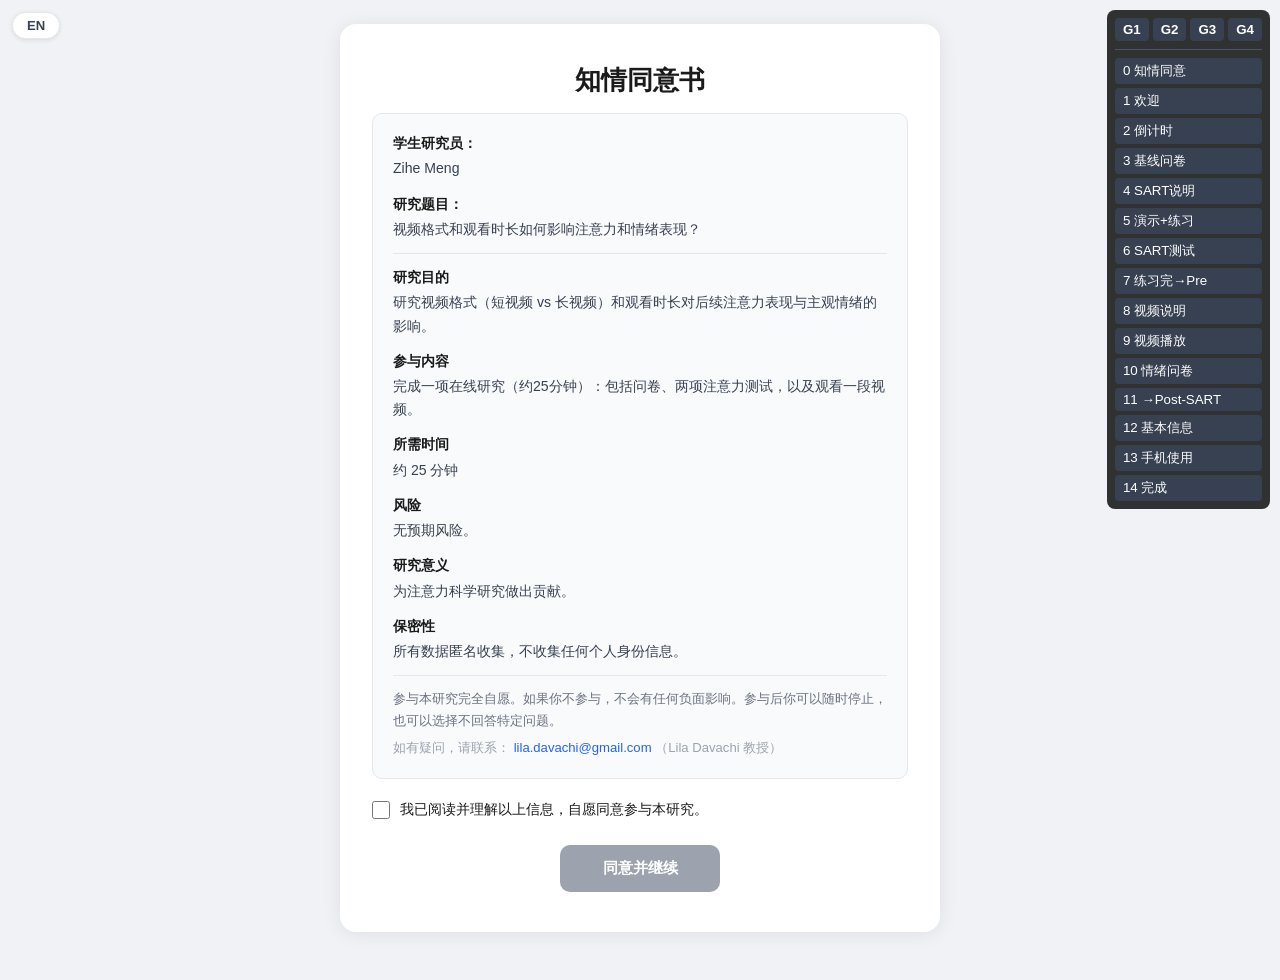
==== code/index.html @ 1c31f6a2 "Update index.html" ====
<!DOCTYPE html>
<html lang="zh-CN">
<head>
  <meta charset="UTF-8">
  <meta name="viewport" content="width=device-width, initial-scale=1.0">
  <title>注意力研究实验</title>
  <link rel="stylesheet" href="style.css">
</head>
<body>

<button id="langToggle">EN</button>

<!-- ══ SCREEN 0 · 知情同意 ══════════════════════════ -->
<div class="screen active" id="s-consent">
  <h1 data-i18n="s0_h1">知情同意书</h1>

  <div class="consent-box">
    <div class="consent-row">
      <span class="consent-label" data-i18n="s0_researcher_label">学生研究员：</span>
      <span data-i18n="s0_researcher">Zihe Meng</span>
    </div>
    <div class="consent-row">
      <span class="consent-label" data-i18n="s0_title_label">研究题目：</span>
      <span data-i18n="s0_title">视频格式和观看时长如何影响注意力和情绪表现？</span>
    </div>

    <div class="consent-divider"></div>

    <div class="consent-row">
      <span class="consent-label" data-i18n="s0_purpose_label">研究目的</span>
      <span data-i18n="s0_purpose">研究视频格式（短视频 vs 长视频）和观看时长对后续注意力表现与主观情绪的影响。</span>
    </div>
    <div class="consent-row">
      <span class="consent-label" data-i18n="s0_tasks_label">参与内容</span>
      <span data-i18n="s0_tasks">完成一项在线研究（约25分钟）：包括问卷、两项注意力测试，以及观看一段视频。</span>
    </div>
    <div class="consent-row">
      <span class="consent-label" data-i18n="s0_time_label">所需时间</span>
      <span data-i18n="s0_time">约 25 分钟</span>
    </div>
    <div class="consent-row">
      <span class="consent-label" data-i18n="s0_risks_label">风险</span>
      <span data-i18n="s0_risks">无预期风险。</span>
    </div>
    <div class="consent-row">
      <span class="consent-label" data-i18n="s0_benefits_label">研究意义</span>
      <span data-i18n="s0_benefits">为注意力科学研究做出贡献。</span>
    </div>
    <div class="consent-row">
      <span class="consent-label" data-i18n="s0_conf_label">保密性</span>
      <span data-i18n="s0_conf">所有数据匿名收集，不收集任何个人身份信息。</span>
    </div>

    <div class="consent-divider"></div>

    <p class="consent-voluntary" data-i18n="s0_voluntary">
      参与本研究完全自愿。如果你不参与，不会有任何负面影响。参与后你可以随时停止，也可以选择不回答特定问题。
    </p>
    <p class="consent-contact">
      <span data-i18n="s0_contact_label">如有疑问，请联系：</span>
      <a href="mailto:lila.davachi@gmail.com">lila.davachi@gmail.com</a>
      <span data-i18n="s0_contact_name">（Lila Davachi 教授）</span>
    </p>
  </div>

  <label class="consent-check">
    <input type="checkbox" id="consent-checkbox">
    <span data-i18n="s0_agree_text">我已阅读并理解以上信息，自愿同意参与本研究。</span>
  </label>

  <button class="btn" id="btn-consent" disabled data-i18n="btn_consent">同意并继续</button>
</div>

<!-- ══ SCREEN 1 · 欢迎 ══════════════════════════════ -->
<div class="screen" id="s-welcome">
  <h1 data-i18n="s1_h1">注意力研究实验</h1>
  <p data-i18n="s1_p1">感谢你参与本次研究！</p>
  <p data-i18n-html="s1_p2">本实验包括：<strong>注意力测试 → 观看视频 → 注意力测试 → 简短问卷</strong>，全程约 25–35 分钟。</p>
  <p data-i18n="s1_p3">请在安静的环境中独立完成，中途不要使用手机或切换页面。</p>
  <p class="hint" data-i18n="s1_hint">所有数据匿名保存，仅用于学术研究。</p>
  <button class="btn" id="btn-start" data-i18n="btn_start">我准备好了，开始</button>
</div>

<!-- ══ SCREEN 2 · 倒计时 ════════════════════════════ -->
<div class="screen" id="s-countdown">
  <h2 data-i18n="s2_h2">请放松坐好</h2>
  <p data-i18n="s2_p">保持安静，等待实验开始。</p>
  <div id="countdownNumber">10</div>
  <p class="hint" data-i18n="s2_hint">倒计时结束后自动进入下一步</p>
</div>

<!-- ══ SCREEN 3 · 基线问卷 ══════════════════════════ -->
<div class="screen" id="s-baseline">
  <h2 data-i18n="s3_h2">开始前的几个小问题</h2>
  <p class="hint" style="margin-bottom:20px" data-i18n="s3_hint">帮助我们了解你现在的状态，全部必填。</p>

  <div class="q-block">
    <label for="bl-sleep" data-i18n="bl_sleep_label">昨晚你睡了几个小时？</label>
    <input type="number" id="bl-sleep" min="0" max="24" placeholder="例如：7" data-i18n-placeholder="bl_sleep_ph">
  </div>

  <div class="q-block">
    <label for="bl-activity" data-i18n="bl_activity_label">过去 30 分钟你主要在做什么？</label>
    <select id="bl-activity">
      <option value="" data-i18n="opt_select">请选择</option>
      <option value="resting" data-i18n="opt_resting">休息 / 放松</option>
      <option value="studying" data-i18n="opt_studying">上课 / 学习</option>
      <option value="light" data-i18n="opt_light">轻度活动（散步、站立等）</option>
      <option value="exercise" data-i18n="opt_exercise">运动 / 体育活动</option>
      <option value="other" data-i18n="opt_other">其他</option>
    </select>
  </div>

  <div class="q-block">
    <label data-i18n="mood_happy_label">你现在有多幸福（happy）？</label>
    <div class="scale-row">
      <label><input type="radio" name="bl-mood-happy" value="1"><span>1</span></label>
      <label><input type="radio" name="bl-mood-happy" value="2"><span>2</span></label>
      <label><input type="radio" name="bl-mood-happy" value="3"><span>3</span></label>
      <label><input type="radio" name="bl-mood-happy" value="4"><span>4</span></label>
      <label><input type="radio" name="bl-mood-happy" value="5"><span>5</span></label>
    </div>
    <div class="scale-ends"><span data-i18n="scale_not_happy">完全不幸福</span><span data-i18n="scale_very_happy">非常幸福</span></div>
  </div>

  <div class="q-block">
    <label data-i18n="mood_sad_label">你现在有多悲伤（sad）？</label>
    <div class="scale-row">
      <label><input type="radio" name="bl-mood-sad" value="1"><span>1</span></label>
      <label><input type="radio" name="bl-mood-sad" value="2"><span>2</span></label>
      <label><input type="radio" name="bl-mood-sad" value="3"><span>3</span></label>
      <label><input type="radio" name="bl-mood-sad" value="4"><span>4</span></label>
      <label><input type="radio" name="bl-mood-sad" value="5"><span>5</span></label>
    </div>
    <div class="scale-ends"><span data-i18n="scale_not_sad">完全不悲伤</span><span data-i18n="scale_very_sad">非常悲伤</span></div>
  </div>

  <div class="q-block">
    <label data-i18n="mood_energetic_label">你现在有多兴奋/精力充沛（energetic）？</label>
    <div class="scale-row">
      <label><input type="radio" name="bl-mood-energetic" value="1"><span>1</span></label>
      <label><input type="radio" name="bl-mood-energetic" value="2"><span>2</span></label>
      <label><input type="radio" name="bl-mood-energetic" value="3"><span>3</span></label>
      <label><input type="radio" name="bl-mood-energetic" value="4"><span>4</span></label>
      <label><input type="radio" name="bl-mood-energetic" value="5"><span>5</span></label>
    </div>
    <div class="scale-ends"><span data-i18n="scale_not_energetic">完全没有</span><span data-i18n="scale_very_energetic">非常兴奋</span></div>
  </div>

  <div class="q-block">
    <label data-i18n="mood_tired_label">你现在有多疲惫/困倦（tired）？</label>
    <div class="scale-row">
      <label><input type="radio" name="bl-mood-tired" value="1"><span>1</span></label>
      <label><input type="radio" name="bl-mood-tired" value="2"><span>2</span></label>
      <label><input type="radio" name="bl-mood-tired" value="3"><span>3</span></label>
      <label><input type="radio" name="bl-mood-tired" value="4"><span>4</span></label>
      <label><input type="radio" name="bl-mood-tired" value="5"><span>5</span></label>
    </div>
    <div class="scale-ends"><span data-i18n="scale_not_tired">完全不疲惫</span><span data-i18n="scale_very_tired">非常疲惫</span></div>
  </div>

  <button class="btn" id="btn-baseline-submit" data-i18n="btn_continue">继续</button>
</div>

<!-- ══ SCREEN 4 · SART 说明（纯文字，无演示）═══════════ -->
<div class="screen" id="s-sart-intro">
  <h2 data-i18n="s_intro_h2">注意力任务说明</h2>
  <p data-i18n="s_intro_p1">接下来你将完成一项注意力测试。屏幕中央会依次快速出现数字 1–9。</p>
  <p data-i18n-html="sart_rule_html">
    👉 看到 <strong>1、2、4、5、6、7、8、9</strong>，请<strong>立刻按空格键</strong>（或点击屏幕）<br>
    🚫 看到 <strong style="color:#dc2626;font-size:1.2rem">3</strong>，请<strong>不要按任何键</strong>
  </p>
  <p data-i18n-html="s_intro_p2">请尽可能快且准确地做出反应。每个数字只出现很短时间。<br>⭕ 数字消失后会出现一个带 ✕ 的圆圈（⊗），用于消除上一个数字的残影，防止残影对你判断下一题造成干扰。看到它时无需操作，等待下一个数字即可。</p>
  <p class="hint" data-i18n="s_intro_hint">请先仔细阅读规则，下一页将展示演示动画和练习。</p>
  <button class="btn" id="btn-sart-next" data-i18n="btn_continue">继续</button>
</div>

<!-- ══ SCREEN 5 · SART 演示 + 练习入口 ═════════════════ -->
<div class="screen" id="s-sart-demo">
  <h2 data-i18n="s_demo_h2">演示与练习</h2>
  <p data-i18n="s_demo_p">观看下方演示，了解任务节奏：</p>

  <!-- 演示动画 -->
  <div id="demoWrap" style="
    background:#111; border-radius:12px; padding:16px 12px 12px;
    margin:16px 0; display:flex; flex-direction:column; align-items:center; gap:10px;
  ">
    <div style="font-size:0.7rem;color:#4b5563;letter-spacing:0.08em;text-transform:uppercase" data-i18n="demo_label">演示</div>

    <!-- 数字显示区 -->
    <div id="demoStimulus" style="
      width:100px; height:100px; display:flex; align-items:center; justify-content:center;
    ">
      <span id="demoDigit" style="font-weight:800;color:#fff;display:none"></span>
      <div id="demoMask" style="
        display:none; width:60px; height:60px;
        border:4px solid #fff; border-radius:50%;
        align-items:center; justify-content:center;
        color:#fff; font-size:1.8rem; font-weight:300;
      ">✕</div>
    </div>

    <!-- 反应提示 -->
    <div id="demoFeedback" style="font-size:0.85rem;font-weight:600;min-height:18px"></div>

    <!-- 完整虚拟键盘 -->
    <div class="kb" id="demoKeyboard">
      <div class="kb-row">
        <div class="kb-key">`</div>
        <div class="kb-key">1</div>
        <div class="kb-key">2</div>
        <div class="kb-key" id="demoKey3">3</div>
        <div class="kb-key">4</div>
        <div class="kb-key">5</div>
        <div class="kb-key">6</div>
        <div class="kb-key">7</div>
        <div class="kb-key">8</div>
        <div class="kb-key">9</div>
        <div class="kb-key">0</div>
        <div class="kb-key">-</div>
        <div class="kb-key">=</div>
        <div class="kb-key" style="flex:1.8">⌫</div>
      </div>
      <div class="kb-row">
        <div class="kb-key" style="flex:1.5">Tab</div>
        <div class="kb-key">Q</div>
        <div class="kb-key">W</div>
        <div class="kb-key">E</div>
        <div class="kb-key">R</div>
        <div class="kb-key">T</div>
        <div class="kb-key">Y</div>
        <div class="kb-key">U</div>
        <div class="kb-key">I</div>
        <div class="kb-key">O</div>
        <div class="kb-key">P</div>
        <div class="kb-key">[</div>
        <div class="kb-key">]</div>
        <div class="kb-key" style="flex:1.5">\</div>
      </div>
      <div class="kb-row">
        <div class="kb-key" style="flex:1.75">Caps</div>
        <div class="kb-key">A</div>
        <div class="kb-key">S</div>
        <div class="kb-key">D</div>
        <div class="kb-key">F</div>
        <div class="kb-key">G</div>
        <div class="kb-key">H</div>
        <div class="kb-key">J</div>
        <div class="kb-key">K</div>
        <div class="kb-key">L</div>
        <div class="kb-key">;</div>
        <div class="kb-key">'</div>
        <div class="kb-key" style="flex:2.25">↵</div>
      </div>
      <div class="kb-row">
        <div class="kb-key" style="flex:2.25">⇧</div>
        <div class="kb-key">Z</div>
        <div class="kb-key">X</div>
        <div class="kb-key">C</div>
        <div class="kb-key">V</div>
        <div class="kb-key">B</div>
        <div class="kb-key">N</div>
        <div class="kb-key">M</div>
        <div class="kb-key">,</div>
        <div class="kb-key">.</div>
        <div class="kb-key">/</div>
        <div class="kb-key" style="flex:2.75">⇧</div>
      </div>
      <div class="kb-row">
        <div class="kb-key" style="flex:1.5">Ctrl</div>
        <div class="kb-key" style="flex:1.2">Alt</div>
        <div class="kb-key kb-key--space" style="flex:7" id="demoSpacebar" data-i18n="key_space">SPACE</div>
        <div class="kb-key" style="flex:1.2">Alt</div>
        <div class="kb-key" style="flex:1.5">Ctrl</div>
      </div>
    </div>
  </div>

  <p class="hint" data-i18n="s_demo_hint">先做 9 题练习，熟悉节奏后再进入正式测试。</p>
  <button class="btn" id="btn-sart-practice" data-i18n="btn_practice">开始练习</button>
</div>

<!-- ══ SCREEN 6 · SART 测试（练习 / Pre / Post 共用）════ -->
<div class="screen" id="s-sart">
  <div id="sartPhaseLabel"></div>
  <div class="sart-rule" data-i18n-html="sart_rule_short">按空格 / 点击 = 非3 &nbsp;|&nbsp; 不按 = 3</div>
  <div id="sartStimulus">
    <span id="sartDigit"></span>
    <div id="sartMask">✕</div>
  </div>
  <div id="sartFeedback"></div>
  <div id="sartProgress"></div>
</div>

<!-- ══ SCREEN 7 · 练习完成 → Pre-SART ══════════════════ -->
<div class="screen" id="s-sart-break-pre">
  <h2 data-i18n="s_break_pre_h2">练习完成！</h2>
  <p data-i18n-html="s_break_pre_p1">正式测试共 <strong>225 题</strong>，约需 4 分钟，规则完全相同。</p>
  <p data-i18n-html="s_break_pre_p2">正式测试中<strong>不再显示对错提示</strong>，请保持专注。</p>
  <button class="btn" id="btn-pre-sart" data-i18n="btn_pre_sart">开始正式测试</button>
</div>

<!-- ══ SCREEN 8 · 视频说明 ══════════════════════════ -->
<div class="screen" id="s-video-intro">
  <h2 data-i18n="s_video_h2">观看视频</h2>
  <p data-i18n-html="s_video_p1">接下来你将观看一段视频，请<strong>全程专注观看</strong>，不要切换页面或使用手机。</p>
  <p data-i18n="s_video_p2">视频结束后会自动进入下一步。</p>
  <p class="hint" id="video-group-hint"></p>
  <button class="btn" id="btn-video-start" data-i18n="btn_video_start">开始观看</button>
</div>

<!-- ══ SCREEN 9 · 视频播放 ══════════════════════════ -->
<div class="screen" id="s-video">
  <div id="videoBox">
    <iframe id="videoFrame" allowfullscreen
      allow="autoplay; encrypted-media"
      src="about:blank"
      style="display:none">
    </iframe>
    <video id="videoPlayer" style="display:none"></video>
  </div>
  <div id="videoTimer">剩余时间：-- : --</div>
  <div id="videoProgressBar"><div id="videoProgressFill"></div></div>
  <button class="btn-ghost" id="btn-video-skip" data-i18n="btn_video_skip">⏭ 跳过（调试用）</button>
</div>

<!-- ══ SCREEN 10 · 情绪问卷（happy / sad / energetic / tired）+ 手机使用 ══ -->
<div class="screen" id="s-mood">
  <h2 data-i18n="s_mood_h2">当前感受</h2>
  <p class="hint" style="margin-bottom:20px" data-i18n="s_mood_hint">根据你刚才观看完视频后的真实感受作答。</p>

  <div class="q-block">
    <label data-i18n="video_interest_label">你觉得这段视频有多有趣？</label>
    <div class="scale-row">
      <label><input type="radio" name="video-interest" value="1"><span>1</span></label>
      <label><input type="radio" name="video-interest" value="2"><span>2</span></label>
      <label><input type="radio" name="video-interest" value="3"><span>3</span></label>
      <label><input type="radio" name="video-interest" value="4"><span>4</span></label>
      <label><input type="radio" name="video-interest" value="5"><span>5</span></label>
    </div>
    <div class="scale-ends"><span data-i18n="scale_not_interesting">完全无聊</span><span data-i18n="scale_very_interesting">非常有趣</span></div>
  </div>

  <div class="q-block">
    <label data-i18n="mood_happy_label">你现在有多幸福（happy）？</label>
    <div class="scale-row">
      <label><input type="radio" name="mood-happy" value="1"><span>1</span></label>
      <label><input type="radio" name="mood-happy" value="2"><span>2</span></label>
      <label><input type="radio" name="mood-happy" value="3"><span>3</span></label>
      <label><input type="radio" name="mood-happy" value="4"><span>4</span></label>
      <label><input type="radio" name="mood-happy" value="5"><span>5</span></label>
    </div>
    <div class="scale-ends"><span data-i18n="scale_not_happy">完全不幸福</span><span data-i18n="scale_very_happy">非常幸福</span></div>
  </div>

  <div class="q-block">
    <label data-i18n="mood_sad_label">你现在有多悲伤（sad）？</label>
    <div class="scale-row">
      <label><input type="radio" name="mood-sad" value="1"><span>1</span></label>
      <label><input type="radio" name="mood-sad" value="2"><span>2</span></label>
      <label><input type="radio" name="mood-sad" value="3"><span>3</span></label>
      <label><input type="radio" name="mood-sad" value="4"><span>4</span></label>
      <label><input type="radio" name="mood-sad" value="5"><span>5</span></label>
    </div>
    <div class="scale-ends"><span data-i18n="scale_not_sad">完全不悲伤</span><span data-i18n="scale_very_sad">非常悲伤</span></div>
  </div>

  <div class="q-block">
    <label data-i18n="mood_energetic_label">你现在有多兴奋/精力充沛（energetic）？</label>
    <div class="scale-row">
      <label><input type="radio" name="mood-energetic" value="1"><span>1</span></label>
      <label><input type="radio" name="mood-energetic" value="2"><span>2</span></label>
      <label><input type="radio" name="mood-energetic" value="3"><span>3</span></label>
      <label><input type="radio" name="mood-energetic" value="4"><span>4</span></label>
      <label><input type="radio" name="mood-energetic" value="5"><span>5</span></label>
    </div>
    <div class="scale-ends"><span data-i18n="scale_not_energetic">完全没有</span><span data-i18n="scale_very_energetic">非常兴奋</span></div>
  </div>

  <div class="q-block">
    <label data-i18n="mood_tired_label">你现在有多疲惫/困倦（tired）？</label>
    <div class="scale-row">
      <label><input type="radio" name="mood-tired" value="1"><span>1</span></label>
      <label><input type="radio" name="mood-tired" value="2"><span>2</span></label>
      <label><input type="radio" name="mood-tired" value="3"><span>3</span></label>
      <label><input type="radio" name="mood-tired" value="4"><span>4</span></label>
      <label><input type="radio" name="mood-tired" value="5"><span>5</span></label>
    </div>
    <div class="scale-ends"><span data-i18n="scale_not_tired">完全不疲惫</span><span data-i18n="scale_very_tired">非常疲惫</span></div>
  </div>

  <button class="btn" id="btn-mood-submit" data-i18n="btn_continue">继续</button>
</div>

<!-- ══ SCREEN 11 · Post-SART 过渡 ══════════════════════ -->
<div class="screen" id="s-sart-transition">
  <h2 data-i18n="s_trans_h2">第二轮注意力测试</h2>
  <p data-i18n-html="s_trans_p1">接下来是第二轮注意力测试，共 <strong>225 题</strong>，规则与之前完全相同。</p>
  <p data-i18n-html="s_trans_p2">测试中<strong>不显示对错提示</strong>，请保持专注。</p>
  <button class="btn" id="btn-post-sart" data-i18n="btn_post_sart">开始测试</button>
</div>

<!-- ══ SCREEN 12 · 基本信息问卷 ════════════════════════ -->
<div class="screen" id="s-demographics">
  <h2 data-i18n="s_demog_h2">最后几个问题</h2>
  <p class="hint" style="margin-bottom:20px" data-i18n="s_demog_hint">帮助我们更好地分析数据。</p>

  <div class="q-block">
    <label for="sm-hours" data-i18n="sm_hours_label">你平均每天使用社交媒体（微信/微博/抖音/B站等）大约多少小时？</label>
    <select id="sm-hours">
      <option value="" data-i18n="opt_select">请选择</option>
      <option value="0" data-i18n="opt_less1h">少于 1 小时</option>
      <option value="1" data-i18n="opt_1_2h">1–2 小时</option>
      <option value="2" data-i18n="opt_2_3h">2–3 小时</option>
      <option value="3" data-i18n="opt_3_4h">3–4 小时</option>
      <option value="4" data-i18n="opt_4h_plus">4 小时以上</option>
    </select>
  </div>

  <div class="q-block">
    <label for="sm-type" data-i18n="sm_type_label">你使用社交媒体时，主要是哪种方式？</label>
    <select id="sm-type">
      <option value="" data-i18n="opt_select">请选择</option>
      <option value="passive" data-i18n="opt_passive">以浏览为主（看内容，很少发布）</option>
      <option value="active" data-i18n="opt_active">以发布为主（发帖、评论、互动较多）</option>
      <option value="both" data-i18n="opt_both">两者差不多</option>
    </select>
  </div>

  <div class="q-block">
    <label for="vg-hours" data-i18n="vg_hours_label">你平均每天玩电子游戏大约多少小时？</label>
    <select id="vg-hours">
      <option value="" data-i18n="opt_select">请选择</option>
      <option value="0" data-i18n="opt_none">不玩</option>
      <option value="0.5" data-i18n="opt_less1h">少于 1 小时</option>
      <option value="1" data-i18n="opt_1_2h">1–2 小时</option>
      <option value="2" data-i18n="opt_2_3h">2–3 小时</option>
      <option value="3" data-i18n="opt_3h_plus">3 小时以上</option>
    </select>
  </div>

  <div class="q-block">
    <label for="demo-age" data-i18n="demog_age_label">你的年龄</label>
    <input type="number" id="demo-age" min="10" max="99" placeholder="例如：17" data-i18n-placeholder="demog_age_ph">
  </div>

  <div class="q-block">
    <label for="demo-gender" data-i18n="demog_gender_label">你的性别</label>
    <select id="demo-gender">
      <option value="" data-i18n="opt_select">请选择</option>
      <option value="male" data-i18n="opt_male">男</option>
      <option value="female" data-i18n="opt_female">女</option>
      <option value="nonbinary" data-i18n="opt_nonbinary">非二元</option>
      <option value="prefer_not" data-i18n="opt_prefer_not">不愿透露</option>
    </select>
  </div>

  <div class="q-block">
    <label for="demo-location" data-i18n="demog_location_label">你目前所在的地区</label>
    <select id="demo-location">
      <option value="" data-i18n="opt_select">请选择</option>
      <option value="china" data-i18n="opt_china">中国</option>
      <option value="us" data-i18n="opt_us">美国</option>
      <option value="other" data-i18n="opt_location_other">其他</option>
    </select>
  </div>

  <div class="q-block">
    <label for="demo-email" data-i18n="demog_email_label">邮箱（可选）</label>
    <input type="email" id="demo-email" placeholder="留下邮箱，论文发表后将结果发送给你" data-i18n-placeholder="demog_email_ph">
    <p class="hint" style="margin-top:4px" data-i18n="demog_email_hint">此项为可选，不填不影响提交。</p>
  </div>

  <button class="btn" id="btn-demo-submit" data-i18n="btn_submit">提交</button>
</div>

<!-- ══ SCREEN 13 · 手机使用自我报告 ════════════════════ -->
<div class="screen" id="s-phone">
  <h2 data-i18n="s_phone_h2">最后两个问题</h2>
  <p class="hint" style="margin-bottom:8px" data-i18n="s_phone_intro1">在实验过程中，注意力分散是完全正常的人类反应——尤其是在完成长达 25 分钟的任务时。</p>
  <p class="hint" style="margin-bottom:20px" data-i18n-html="s_phone_intro2">无论你的回答是什么，<strong>如实作答对我们的研究非常有帮助</strong>。感谢你的诚实！</p>

  <div class="q-block">
    <label data-i18n="phone_tempted_label">做实验期间，你有多少次想拿起手机玩？</label>
    <div class="scale-row">
      <label><input type="radio" name="phone-tempted" value="1"><span>1</span></label>
      <label><input type="radio" name="phone-tempted" value="2"><span>2</span></label>
      <label><input type="radio" name="phone-tempted" value="3"><span>3</span></label>
      <label><input type="radio" name="phone-tempted" value="4"><span>4</span></label>
      <label><input type="radio" name="phone-tempted" value="5"><span>5</span></label>
    </div>
    <div class="scale-ends"><span data-i18n="scale_not_tempted">从未想过</span><span data-i18n="scale_very_tempted">非常频繁</span></div>
  </div>

  <div class="q-block">
    <label data-i18n="phone_picked_label">你在实验过程中有没有实际拿起手机玩了？</label>
    <div class="yn-row">
      <label class="yn-opt"><input type="radio" name="phone-picked" value="yes"><span data-i18n="opt_yes">有</span></label>
      <label class="yn-opt"><input type="radio" name="phone-picked" value="no"><span data-i18n="opt_no">没有</span></label>
    </div>
  </div>

  <button class="btn" id="btn-phone-submit" data-i18n="btn_submit">提交</button>
</div>

<!-- ══ SCREEN 14 · 完成 ══════════════════════════════ -->
<div class="screen" id="s-complete">
  <div class="complete-icon">🎉</div>
  <h2 data-i18n="s_complete_h2">实验完成，谢谢你！</h2>
  <p data-i18n="s_complete_p">你的数据已记录，对本研究非常有帮助。</p>
  <div id="scoreCard" style="
    background:#f0f7ff; border-radius:12px; padding:20px 24px;
    margin:20px 0; text-align:left;
  ">
    <p style="font-weight:700;color:#1a1a1a;margin-bottom:12px;" data-i18n="score_title">你的注意力表现</p>
    <p style="font-size:0.8rem;color:#6b7280;margin-bottom:8px;" data-i18n="score_pre_label">视频前（Pre-SART）</p>
    <div style="display:flex;gap:16px;flex-wrap:wrap;margin-bottom:16px;">
      <div style="flex:1;min-width:80px;text-align:center;background:#fff;border-radius:8px;padding:12px;">
        <div style="font-size:1.5rem;font-weight:800;color:#2563eb" id="preAccuracy">—</div>
        <div style="font-size:0.7rem;color:#6b7280;margin-top:4px" data-i18n="score_accuracy">准确率</div>
      </div>
      <div style="flex:1;min-width:80px;text-align:center;background:#fff;border-radius:8px;padding:12px;">
        <div style="font-size:1.5rem;font-weight:800;color:#2563eb" id="preMeanRT">—</div>
        <div style="font-size:0.7rem;color:#6b7280;margin-top:4px" data-i18n="score_mean_rt">平均反应时</div>
      </div>
      <div style="flex:1;min-width:80px;text-align:center;background:#fff;border-radius:8px;padding:12px;">
        <div style="font-size:1.5rem;font-weight:800;color:#2563eb" id="preErrors">—</div>
        <div style="font-size:0.7rem;color:#6b7280;margin-top:4px" data-i18n="score_errors">误按次数</div>
      </div>
    </div>
    <p style="font-size:0.8rem;color:#6b7280;margin-bottom:8px;" data-i18n="score_post_label">视频后（Post-SART）</p>
    <div style="display:flex;gap:16px;flex-wrap:wrap;">
      <div style="flex:1;min-width:80px;text-align:center;background:#fff;border-radius:8px;padding:12px;">
        <div style="font-size:1.5rem;font-weight:800;color:#059669" id="postAccuracy">—</div>
        <div style="font-size:0.7rem;color:#6b7280;margin-top:4px" data-i18n="score_accuracy">准确率</div>
      </div>
      <div style="flex:1;min-width:80px;text-align:center;background:#fff;border-radius:8px;padding:12px;">
        <div style="font-size:1.5rem;font-weight:800;color:#059669" id="postMeanRT">—</div>
        <div style="font-size:0.7rem;color:#6b7280;margin-top:4px" data-i18n="score_mean_rt">平均反应时</div>
      </div>
      <div style="flex:1;min-width:80px;text-align:center;background:#fff;border-radius:8px;padding:12px;">
        <div style="font-size:1.5rem;font-weight:800;color:#059669" id="postErrors">—</div>
        <div style="font-size:0.7rem;color:#6b7280;margin-top:4px" data-i18n="score_errors">误按次数</div>
      </div>
    </div>
  </div>
  <p class="hint"><span data-i18n="s_complete_id">参与者编号：</span><span id="completionId"></span></p>
</div>

<!-- 按顺序加载：config → data → experiment -->
<script src="config.js"></script>
<script src="data.js"></script>
<script src="experiment.js"></script>
</body>
</html>
---- code/style.css ----
/* ═══════════════════════════════════════════════════════
   style.css  —  Lumiere SART 实验样式
   移动端优先，响应式布局
═══════════════════════════════════════════════════════ */

*, *::before, *::after { margin: 0; padding: 0; box-sizing: border-box; }

body {
  font-family: -apple-system, BlinkMacSystemFont, 'Segoe UI', 'PingFang SC',
               'Hiragino Sans GB', sans-serif;
  background: #f0f2f5;
  min-height: 100vh;
  display: flex;
  justify-content: center;
  align-items: flex-start;
  padding: 24px 16px 48px;
  color: #1a1a1a;
}

/* ── 屏幕容器 ────────────────────────────────────────── */
.screen {
  display: none;
  background: #fff;
  border-radius: 16px;
  padding: 40px 32px;
  max-width: 600px;
  width: 100%;
  box-shadow: 0 2px 20px rgba(0,0,0,0.08);
  text-align: center;
}
.screen.active { display: block; }

/* ── 字体层级 ────────────────────────────────────────── */
h1 { font-size: 1.6rem; font-weight: 700; margin-bottom: 12px; line-height: 1.3; }
h2 { font-size: 1.3rem; font-weight: 700; margin-bottom: 14px; }
p  { font-size: 0.95rem; line-height: 1.75; color: #444; margin-bottom: 12px; }
.hint { font-size: 0.82rem; color: #9ca3af; }

/* ── 按钮 ────────────────────────────────────────────── */
.btn {
  display: inline-block;
  background: #2563eb;
  color: #fff;
  border: none;
  border-radius: 10px;
  padding: 13px 40px;
  font-size: 0.95rem;
  font-weight: 600;
  cursor: pointer;
  margin-top: 24px;
  transition: background 0.15s;
  min-width: 160px;
}
.btn:hover  { background: #1d4ed8; }
.btn:active { background: #1e40af; }

.btn-ghost {
  background: none;
  border: none;
  color: #9ca3af;
  font-size: 0.8rem;
  cursor: pointer;
  margin-top: 12px;
  text-decoration: underline;
  display: block;
  width: 100%;
}

/* ── 倒计时 ──────────────────────────────────────────── */
#countdownNumber {
  font-size: 6rem;
  font-weight: 800;
  color: #2563eb;
  line-height: 1;
  margin: 28px 0;
}

/* ── 问卷通用 ────────────────────────────────────────── */
.q-block { text-align: left; margin-bottom: 24px; }
.q-block > label {
  display: block;
  font-weight: 600;
  font-size: 0.9rem;
  margin-bottom: 8px;
  color: #1a1a1a;
}
.q-block select,
.q-block input[type="number"],
.q-block input[type="email"] {
  width: 100%;
  padding: 10px 12px;
  border: 1.5px solid #e5e7eb;
  border-radius: 8px;
  font-size: 0.95rem;
  background: #f9fafb;
  outline: none;
  transition: border-color 0.15s;
}
.q-block select:focus,
.q-block input:focus { border-color: #2563eb; }

.q-block input[type="email"] {
  font-size: 0.9rem;
}

/* ── Likert 量表 ─────────────────────────────────────── */
.scale-row { display: flex; gap: 6px; margin-top: 8px; }
.scale-row label { flex: 1; cursor: pointer; }
.scale-row input[type="radio"] { display: none; }
.scale-row span {
  display: block;
  text-align: center;
  padding: 10px 0;
  border: 1.5px solid #e5e7eb;
  border-radius: 8px;
  font-weight: 700;
  font-size: 0.95rem;
  background: #f9fafb;
  transition: all 0.12s;
}
.scale-row input:checked + span {
  background: #2563eb;
  color: #fff;
  border-color: #2563eb;
}
.scale-ends {
  display: flex;
  justify-content: space-between;
  font-size: 0.72rem;
  color: #9ca3af;
  margin-top: 4px;
}

/* ── 视频区域 ────────────────────────────────────────── */
.video-group-tag {
  display: inline-block;
  background: #eff6ff;
  color: #2563eb;
  border-radius: 6px;
  padding: 3px 10px;
  font-size: 0.82rem;
  font-weight: 600;
  margin-bottom: 10px;
}
#videoBox {
  width: 100%;
  background: #0f0f0f;
  border-radius: 10px;
  overflow: hidden;
  margin: 16px 0 8px;
  position: relative;
  padding-top: 56.25%; /* 16:9 */
}
#videoBox iframe {
  position: absolute;
  top: 0; left: 0;
  width: 100%; height: 100%;
  border: none;
  pointer-events: none; /* 防止用户拖动进度条 */
}
#videoBox video {
  position: absolute;
  top: 0; left: 0;
  width: 100%; height: 100%;
  border: none;
  pointer-events: none; /* 防止用户拖动进度条 */
}
#videoTimer {
  font-size: 0.85rem;
  color: #6b7280;
  margin-bottom: 6px;
  font-variant-numeric: tabular-nums;
}
#videoProgressBar {
  width: 100%; height: 4px;
  background: #e5e7eb;
  border-radius: 2px;
  overflow: hidden;
  margin-bottom: 20px;
}
#videoProgressFill {
  height: 100%;
  background: #2563eb;
  width: 0%;
  transition: width 1s linear;
}

/* ── SART 屏幕 ───────────────────────────────────────── */
#s-sart {
  background: #0a0a0a;
  border-radius: 16px;
  padding: 32px 24px;
  min-height: 440px;
  display: none;
  flex-direction: column;
  align-items: center;
  justify-content: space-between;
  color: #fff;
}
#s-sart.active { display: flex; }

#sartPhaseLabel {
  font-size: 0.75rem;
  color: #4b5563;
  letter-spacing: 0.05em;
  text-transform: uppercase;
}
.sart-rule {
  font-size: 0.8rem;
  color: #374151;
  margin-top: 2px;
}

#sartStimulus {
  width: 240px;
  height: 220px;
  display: flex;
  align-items: center;
  justify-content: center;
  cursor: pointer;
  user-select: none;
  flex-shrink: 0;
}

#sartDigit {
  font-weight: 800;
  color: #fff;
  line-height: 1;
  display: none;
}

#sartMask {
  display: none;
  width: 110px; height: 110px;
  border: 5px solid #fff;
  border-radius: 50%;
  align-items: center;
  justify-content: center;
  color: #fff;
  font-size: 3rem;
  font-weight: 300;
}

#sartFeedback {
  font-size: 0.95rem;
  font-weight: 600;
  min-height: 20px;
}
.fb-ok  { color: #34d399; }
.fb-err { color: #f87171; }

#sartProgress { font-size: 0.75rem; color: #374151; }

/* ── 完成页 ──────────────────────────────────────────── */
.complete-icon { font-size: 3.5rem; margin-bottom: 14px; }
#completionId  { font-weight: 700; color: #2563eb; }

/* ── 语言切换按钮 ────────────────────────────────────── */
#langToggle {
  position: fixed;
  top: 12px;
  left: 12px;
  z-index: 9999;
  background: #fff;
  border: 1.5px solid #e5e7eb;
  border-radius: 20px;
  padding: 5px 14px;
  font-size: 0.82rem;
  font-weight: 600;
  cursor: pointer;
  color: #374151;
  transition: all 0.15s;
  box-shadow: 0 1px 4px rgba(0,0,0,0.1);
}
#langToggle:hover { border-color: #2563eb; color: #2563eb; }

/* ── 知情同意页 ──────────────────────────────────────── */
.consent-box {
  text-align: left;
  background: #f9fafb;
  border: 1.5px solid #e5e7eb;
  border-radius: 10px;
  padding: 18px 20px;
  margin: 16px 0;
  font-size: 0.88rem;
  line-height: 1.65;
  color: #374151;
}
.consent-row {
  display: block;
  margin-bottom: 12px;
}
.consent-label {
  display: block;
  font-weight: 600;
  color: #1a1a1a;
  margin-bottom: 2px;
}
.consent-divider {
  border-top: 1px solid #e5e7eb;
  margin: 12px 0;
}
.consent-voluntary {
  font-size: 0.84rem;
  color: #6b7280;
  margin-bottom: 6px;
  line-height: 1.6;
}
.consent-contact {
  font-size: 0.82rem;
  color: #9ca3af;
  margin-bottom: 0;
}
.consent-contact a { color: #2563eb; text-decoration: none; }
.consent-check {
  display: flex;
  align-items: flex-start;
  gap: 10px;
  text-align: left;
  cursor: pointer;
  margin-top: 20px;
  font-size: 0.9rem;
  font-weight: 500;
  color: #1a1a1a;
  line-height: 1.5;
}
.consent-check input[type="checkbox"] {
  width: 18px;
  height: 18px;
  margin-top: 2px;
  flex-shrink: 0;
  cursor: pointer;
  accent-color: #2563eb;
}
.btn:disabled {
  background: #9ca3af;
  cursor: not-allowed;
}
.btn:disabled:hover { background: #9ca3af; }

/* ── 演示区虚拟键盘 ──────────────────────────────────── */
.kb {
  width: 100%;
  display: flex;
  flex-direction: column;
  gap: 3px;
  padding: 6px;
  background: #181818;
  border-radius: 8px;
  border: 1px solid #2a2a2a;
}
.kb-row {
  display: flex;
  gap: 3px;
}
.kb-key {
  flex: 1;
  min-width: 0;
  height: 24px;
  background: #2a2a2a;
  border: 1px solid #3a3a3a;
  border-bottom: 2px solid #1a1a1a;
  border-radius: 3px;
  display: flex;
  align-items: center;
  justify-content: center;
  font-size: 7.5px;
  color: #555;
  user-select: none;
  transition: background 0.1s, border-color 0.1s, color 0.1s, transform 0.08s;
}

/* 空格键 */
.kb-key--space {
  font-size: 8px;
  color: #777;
  font-weight: 600;
  letter-spacing: 0.05em;
}
/* 空格键按下 — 绿色 */
.kb-key--space.kb-go {
  background: #065f46;
  border-color: #34d399;
  color: #34d399;
  transform: translateY(1px);
  border-bottom-width: 1px;
}
/* 空格键不按 — 红色虚线 */
.kb-key--space.kb-nogo {
  border-color: #7f1d1d;
  border-style: dashed;
  color: #ef4444;
}

/* ── Yes/No 单题布局 ────────────────────────────────── */
.yn-row {
  display: flex;
  gap: 24px;
  margin-top: 10px;
}
.yn-opt {
  display: flex;
  align-items: center;
  gap: 8px;
  cursor: pointer;
  font-size: 1rem;
  font-weight: 500;
}
.yn-opt input[type="radio"] {
  width: 18px;
  height: 18px;
  cursor: pointer;
  accent-color: #2563eb;
}

/* ── 响应式（手机）──────────────────────────────────── */
@media (max-width: 480px) {
  body { padding: 12px 8px 32px; }
  .screen { padding: 28px 20px; border-radius: 12px; }
  h1 { font-size: 1.3rem; }
  h2 { font-size: 1.1rem; }
  #countdownNumber { font-size: 4.5rem; }
  .btn { padding: 12px 28px; width: 100%; }
  #sartStimulus { width: 200px; height: 200px; }
  .kb-key { height: 20px; font-size: 6.5px; }
}
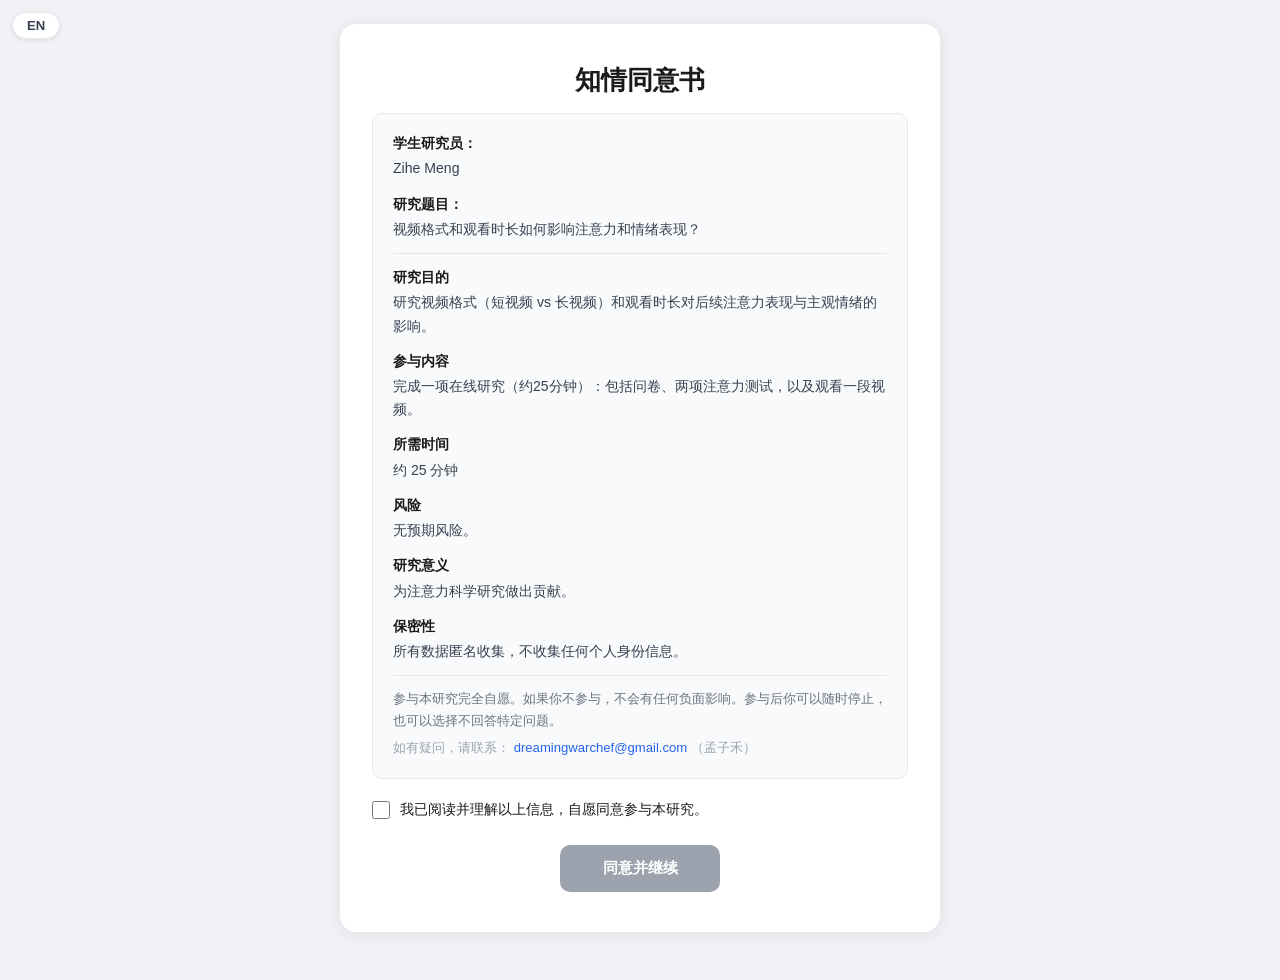
==== commit 303a28ad: "fix: 将联系邮箱从 Lila 教授改为研究者本人邮箱 Co-Authored-By: Claude Sonnet 4.6 <noreply@anthropic.com>" ====
--- a/code/index.html
+++ b/code/index.html
@@ -58,8 +58,8 @@
     </p>
     <p class="consent-contact">
       <span data-i18n="s0_contact_label">如有疑问，请联系：</span>
-      <a href="mailto:lila.davachi@gmail.com">lila.davachi@gmail.com</a>
-      <span data-i18n="s0_contact_name">（Lila Davachi 教授）</span>
+      <a href="mailto:dreamingwarchef@gmail.com">dreamingwarchef@gmail.com</a>
+      <span data-i18n="s0_contact_name">（孟子禾）</span>
     </p>
   </div>
 
@@ -178,7 +178,7 @@
 <!-- ══ SCREEN 5 · SART 演示 + 练习入口 ═════════════════ -->
 <div class="screen" id="s-sart-demo">
   <h2 data-i18n="s_demo_h2">演示与练习</h2>
-  <p data-i18n="s_demo_p">观看下方演示，了解任务节奏：</p>
+  <p data-i18n="s_demo_p">观看下方演示，了解任务节奏；准备好后，请按下方绿色按钮开始练习。</p>
 
   <!-- 演示动画 -->
   <div id="demoWrap" style="
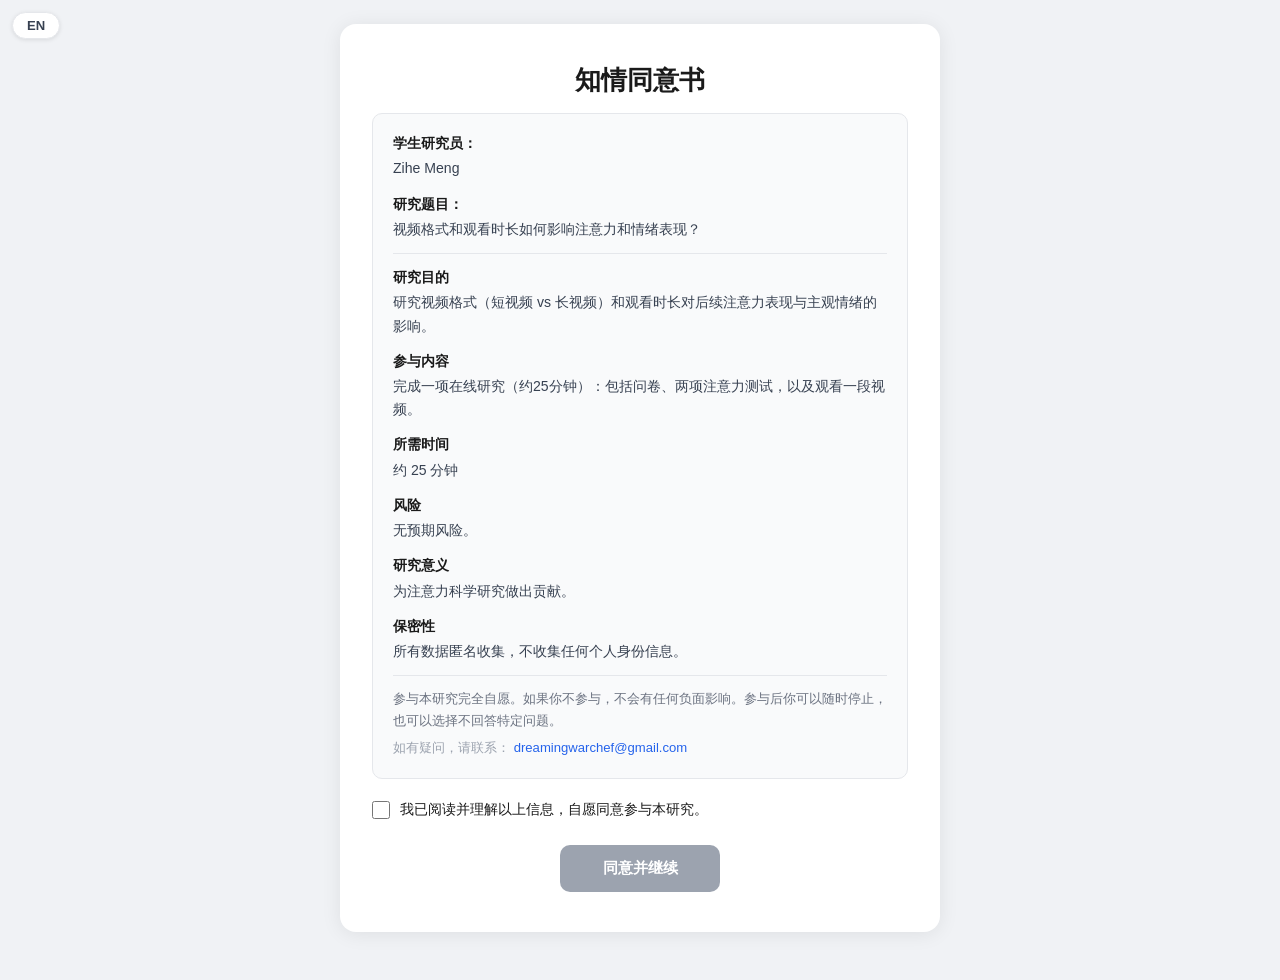
==== commit 1af5f5c6: "fix: 删除联系方式中的教授姓名" ====
--- a/code/index.html
+++ b/code/index.html
@@ -59,7 +59,6 @@
     <p class="consent-contact">
       <span data-i18n="s0_contact_label">如有疑问，请联系：</span>
       <a href="mailto:dreamingwarchef@gmail.com">dreamingwarchef@gmail.com</a>
-      <span data-i18n="s0_contact_name">（孟子禾）</span>
     </p>
   </div>
 
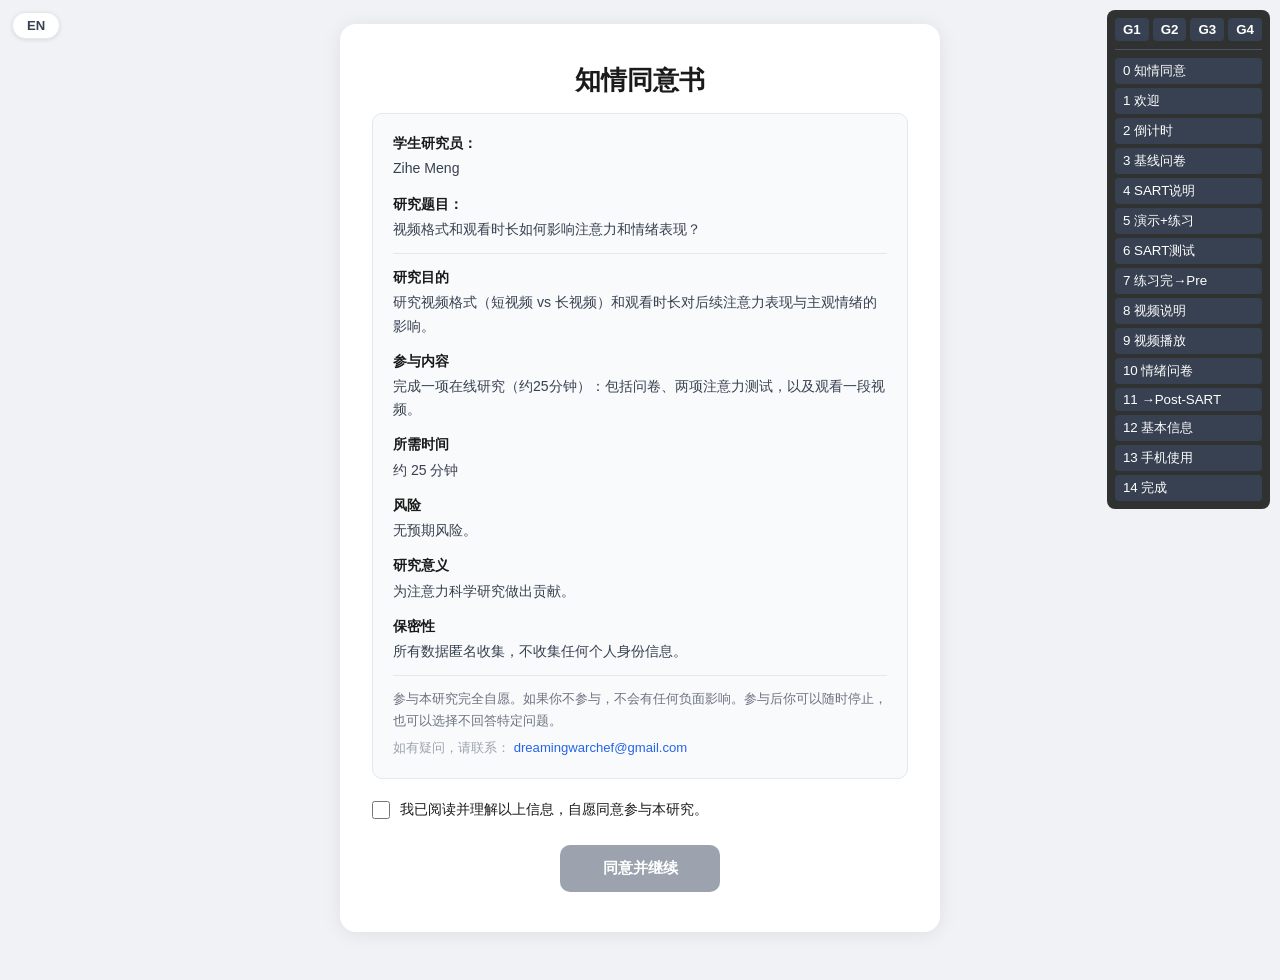
==== commit 4527166d: "feat: 添加双语字幕、全屏切换按钮、视频页面加宽 - 视频页 max-width 扩展至 960px - 全屏按钮支持进入/退出切换 - FermiParadox 和 SubwaySurfers " ====
--- a/code/index.html
+++ b/code/index.html
@@ -317,6 +317,7 @@
       style="display:none">
     </iframe>
     <video id="videoPlayer" style="display:none"></video>
+    <button id="btn-fullscreen" title="全屏">⛶</button>
   </div>
   <div id="videoTimer">剩余时间：-- : --</div>
   <div id="videoProgressBar"><div id="videoProgressFill"></div></div>
--- a/code/style.css
+++ b/code/style.css
@@ -142,6 +142,10 @@
   font-weight: 600;
   margin-bottom: 10px;
 }
+#s-video {
+  max-width: 960px;
+  padding: 24px 24px;
+}
 #videoBox {
   width: 100%;
   background: #0f0f0f;
@@ -151,6 +155,57 @@
   position: relative;
   padding-top: 56.25%; /* 16:9 */
 }
+#subtitleOverlay {
+  position: absolute;
+  bottom: 36px; left: 50%;
+  transform: translateX(-50%);
+  width: 90%;
+  text-align: center;
+  pointer-events: none;
+  z-index: 5;
+  display: flex;
+  flex-direction: column;
+  align-items: center;
+  gap: 4px;
+}
+#subtitleOverlay .sub-zh {
+  display: inline-block;
+  background: rgba(0,0,0,0.6);
+  color: #fff;
+  font-size: 1.1rem;
+  font-weight: 500;
+  padding: 2px 10px;
+  border-radius: 4px;
+  line-height: 1.5;
+}
+#subtitleOverlay .sub-en {
+  display: inline-block;
+  background: rgba(0,0,0,0.5);
+  color: #f0e68c;
+  font-size: 0.95rem;
+  padding: 2px 10px;
+  border-radius: 4px;
+  line-height: 1.5;
+}
+#btn-fullscreen {
+  position: absolute;
+  bottom: 10px; right: 10px;
+  z-index: 10;
+  background: rgba(0,0,0,0.5);
+  color: #fff;
+  border: none;
+  border-radius: 6px;
+  padding: 6px 10px;
+  font-size: 1.2rem;
+  cursor: pointer;
+  opacity: 0.7;
+  transition: opacity 0.2s;
+}
+#btn-fullscreen:hover { opacity: 1; }
+#videoBox:-webkit-full-screen video,
+#videoBox:fullscreen video,
+#videoBox:-webkit-full-screen iframe,
+#videoBox:fullscreen iframe { pointer-events: auto; }
 #videoBox iframe {
   position: absolute;
   top: 0; left: 0;
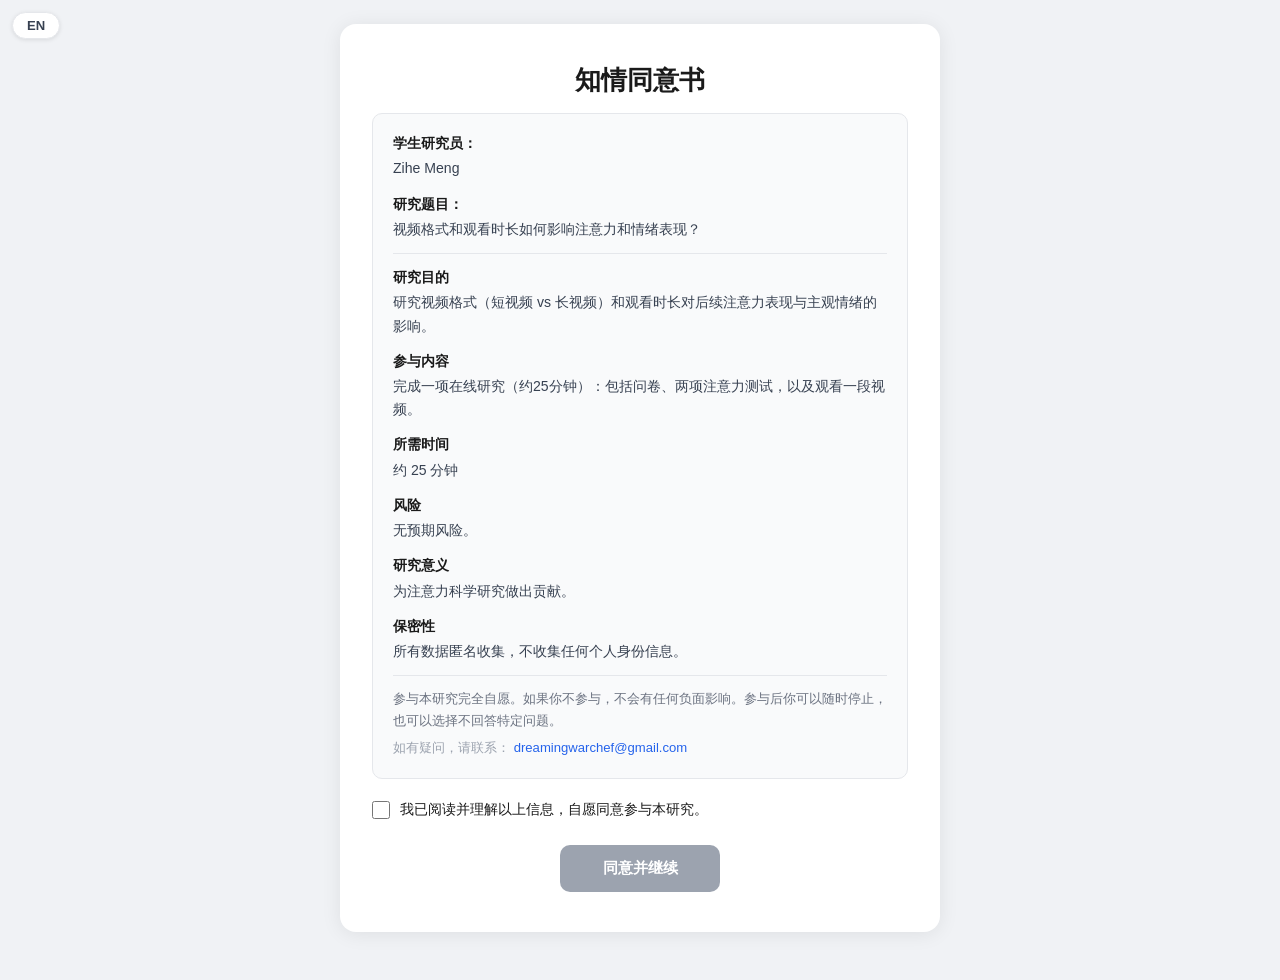
==== commit 8a03cfe7: "feat: add Prolific integration, attention check, PROLIFIC_PID recording" ====
--- a/code/index.html
+++ b/code/index.html
@@ -474,6 +474,24 @@
   <button class="btn" id="btn-demo-submit" data-i18n="btn_submit">提交</button>
 </div>
 
+<!-- ══ SCREEN 12.5 · 注意力检测 ══════════════════════ -->
+<div class="screen" id="s-attention-check">
+  <h2 data-i18n="ac_h2">注意力检测</h2>
+  <p class="hint" style="margin-bottom:20px" data-i18n="ac_hint">帮助我们确认你在认真参与研究。</p>
+
+  <div class="q-block">
+    <label data-i18n-html="ac_question">这是一道注意力检测题。请在下方四个选项中选择「<strong>蓝色</strong>」。</label>
+    <div class="yn-row" style="flex-direction:column;gap:10px;margin-top:12px;">
+      <label class="yn-opt"><input type="radio" name="ac-answer" value="red">   <span data-i18n="ac_opt_red">红色（Red）</span></label>
+      <label class="yn-opt"><input type="radio" name="ac-answer" value="green"> <span data-i18n="ac_opt_green">绿色（Green）</span></label>
+      <label class="yn-opt"><input type="radio" name="ac-answer" value="blue">  <span data-i18n="ac_opt_blue">蓝色（Blue）</span></label>
+      <label class="yn-opt"><input type="radio" name="ac-answer" value="yellow"><span data-i18n="ac_opt_yellow">黄色（Yellow）</span></label>
+    </div>
+  </div>
+
+  <button class="btn" id="btn-ac-submit" data-i18n="btn_submit">提交</button>
+</div>
+
 <!-- ══ SCREEN 13 · 手机使用自我报告 ════════════════════ -->
 <div class="screen" id="s-phone">
   <h2 data-i18n="s_phone_h2">最后两个问题</h2>
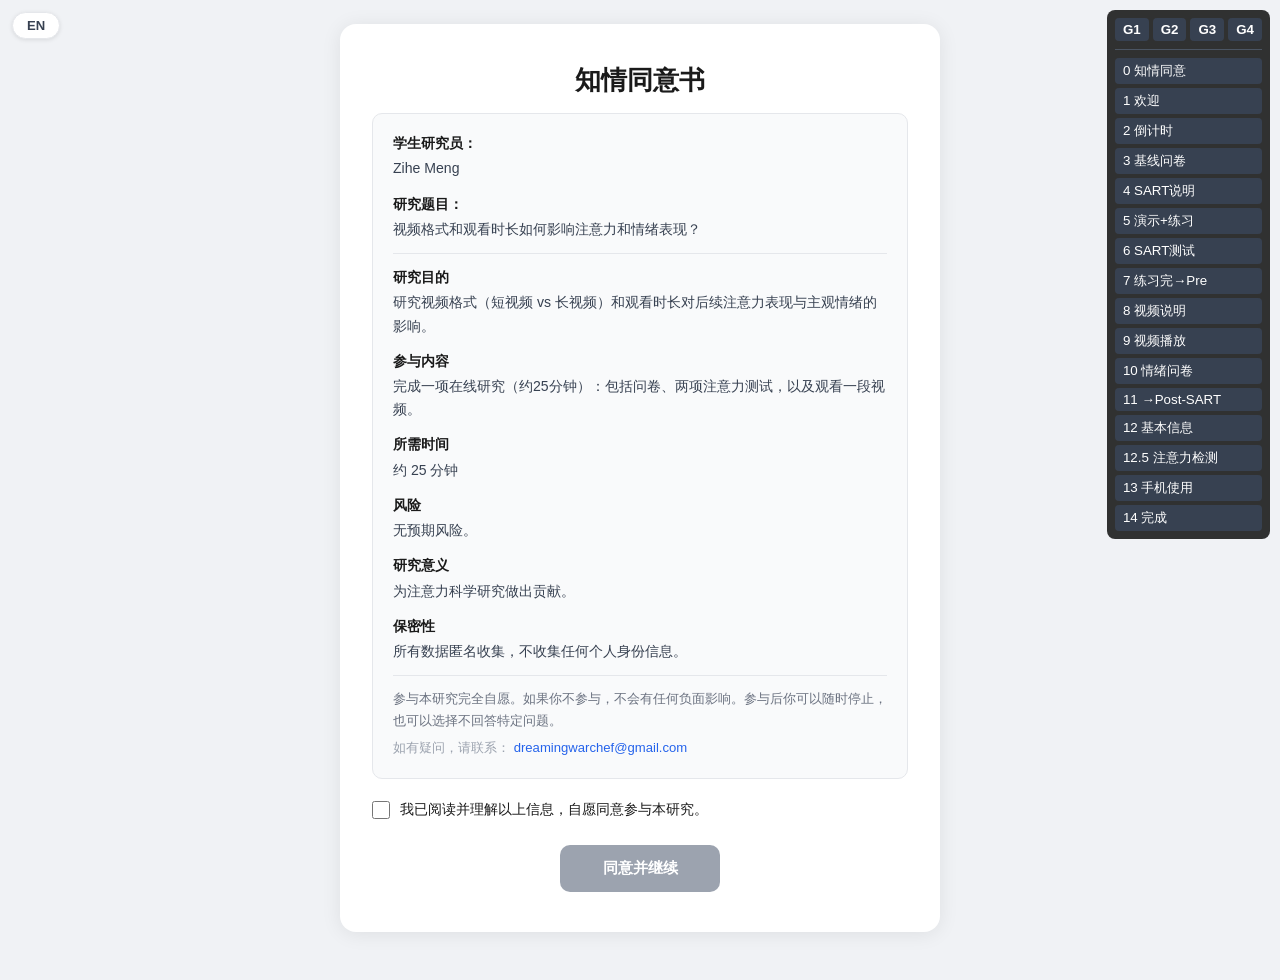
==== commit b16dc37f: "remove Prolific integration, switch to 见数 - Remove prolificPid from State and all payloads - Remove " ====
--- a/code/index.html
+++ b/code/index.html
@@ -465,12 +465,6 @@
     </select>
   </div>
 
-  <div class="q-block">
-    <label for="demo-email" data-i18n="demog_email_label">邮箱（可选）</label>
-    <input type="email" id="demo-email" placeholder="留下邮箱，论文发表后将结果发送给你" data-i18n-placeholder="demog_email_ph">
-    <p class="hint" style="margin-top:4px" data-i18n="demog_email_hint">此项为可选，不填不影响提交。</p>
-  </div>
-
   <button class="btn" id="btn-demo-submit" data-i18n="btn_submit">提交</button>
 </div>
 
